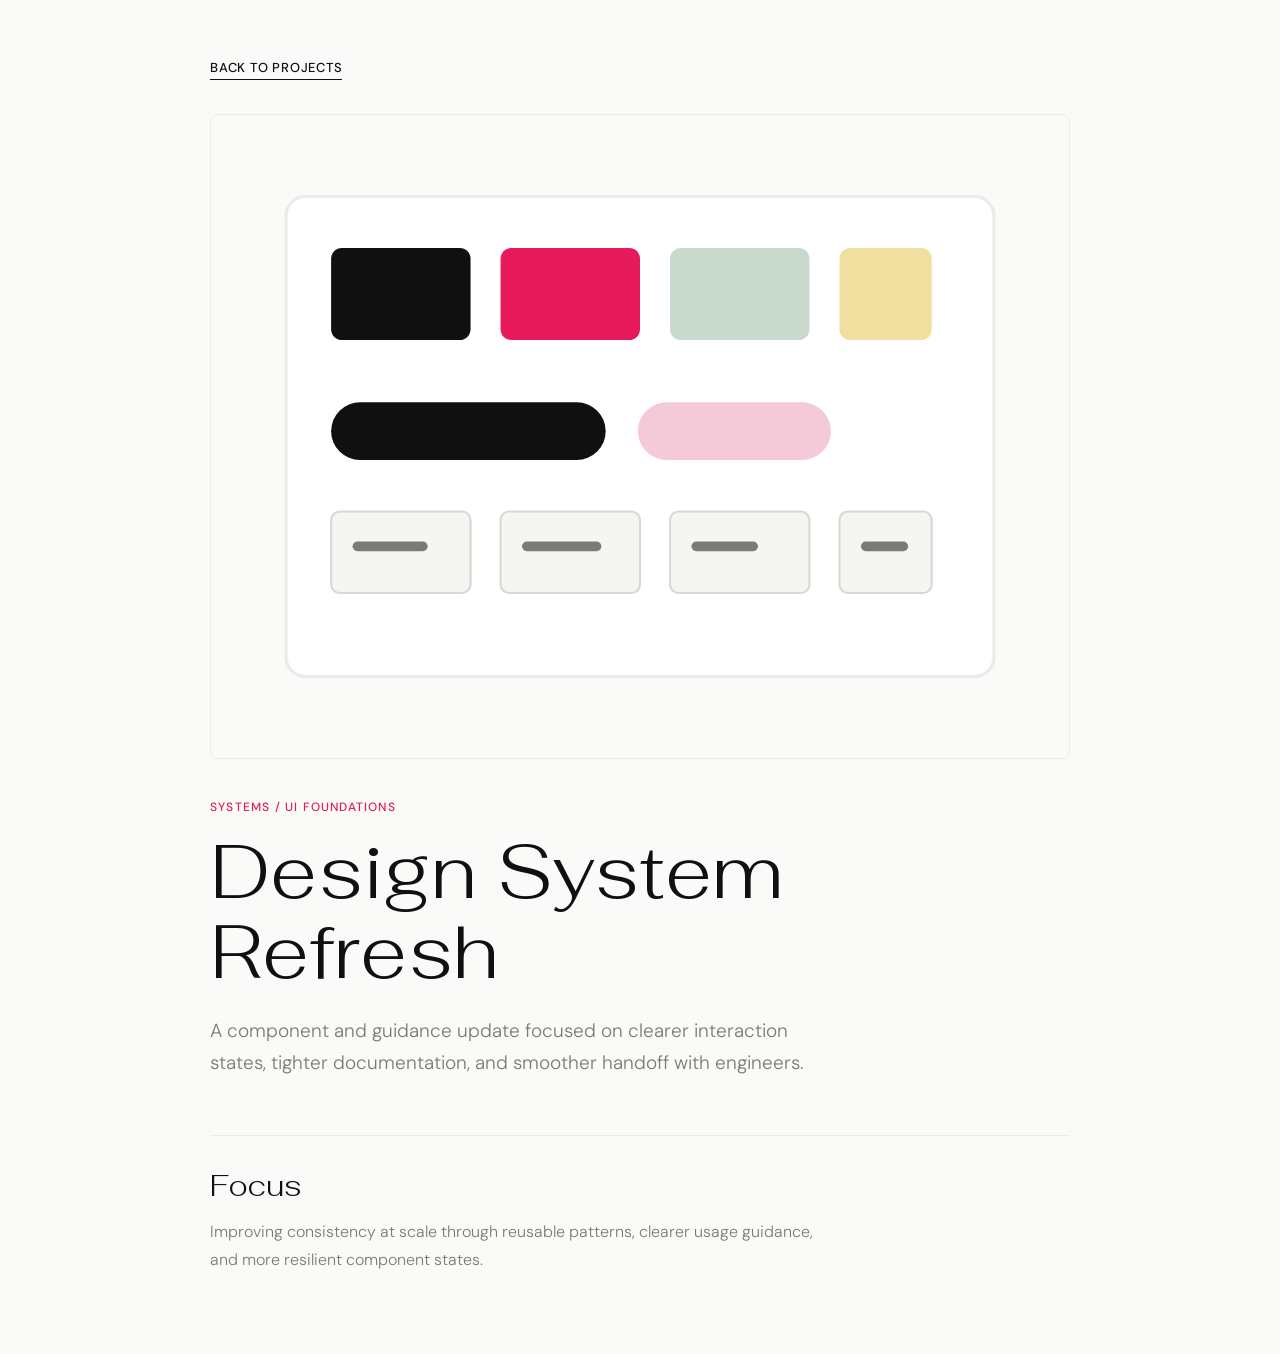
==== projects/design-system-refresh.html @ 0d753ba8 "Add project portfolio pages" ====
<!DOCTYPE html>
<html lang="en">
<head>
  <meta charset="UTF-8" />
  <meta name="viewport" content="width=device-width, initial-scale=1.0" />
  <title>Design System Refresh - Jenny Kyong Ah Lee</title>
  <link rel="icon" type="image/png" href="../favicon.png">
  <link rel="preconnect" href="https://fonts.googleapis.com">
  <link rel="preconnect" href="https://fonts.gstatic.com" crossorigin>
  <link href="https://fonts.googleapis.com/css2?family=Fahkwang:ital,wght@0,300;0,400;1,300;1,400&family=DM+Sans:wght@300;400;500&display=swap" rel="stylesheet">
  <link rel="stylesheet" href="../projects/project.css">
</head>
<body>
  <main class="project-page">
    <a class="back-link" href="../index.html#projects-title">Back to projects</a>
    <img class="hero-image" src="../assets/projects/design-system.svg" alt="Component library thumbnail for the Design System Refresh project">
    <p class="eyebrow">Systems / UI Foundations</p>
    <h1>Design System Refresh</h1>
    <p class="lead">A component and guidance update focused on clearer interaction states, tighter documentation, and smoother handoff with engineers.</p>
    <section>
      <h2>Focus</h2>
      <p>Improving consistency at scale through reusable patterns, clearer usage guidance, and more resilient component states.</p>
    </section>
  </main>
</body>
</html>
---- projects/project.css ----
*, *::before, *::after {
  box-sizing: border-box;
  margin: 0;
  padding: 0;
}

:root {
  --pink: #E71B5C;
  --black: #111010;
  --white: #FAFAF8;
  --gray: #7A7A78;
  --light-gray: #EBEBEA;
}

body {
  min-height: 100vh;
  font-family: 'DM Sans', sans-serif;
  background-color: var(--white);
  color: var(--black);
}

.project-page {
  width: min(88vw, 860px);
  margin: 0 auto;
  padding: 56px 0 80px;
}

.back-link {
  display: inline-flex;
  margin-bottom: 34px;
  font-size: 13px;
  font-weight: 500;
  letter-spacing: 0.06em;
  text-transform: uppercase;
  color: var(--black);
  text-decoration: none;
  border-bottom: 1px solid currentColor;
  padding-bottom: 3px;
}

.back-link:hover,
.back-link:focus-visible {
  color: var(--pink);
}

.hero-image {
  display: block;
  width: 100%;
  aspect-ratio: 4 / 3;
  object-fit: cover;
  border: 1px solid var(--light-gray);
  border-radius: 8px;
  background-color: #fff;
  margin-bottom: 40px;
}

.eyebrow {
  margin-bottom: 16px;
  font-size: 12px;
  font-weight: 500;
  letter-spacing: 0.1em;
  text-transform: uppercase;
  color: var(--pink);
}

h1,
h2 {
  font-family: 'Fahkwang', serif;
  font-weight: 300;
}

h1 {
  max-width: 760px;
  margin-bottom: 24px;
  font-size: clamp(40px, 7vw, 76px);
  line-height: 1.05;
}

.lead {
  max-width: 620px;
  font-size: 19px;
  font-weight: 300;
  line-height: 1.7;
  color: var(--gray);
}

section {
  margin-top: 56px;
  padding-top: 32px;
  border-top: 1px solid var(--light-gray);
}

h2 {
  margin-bottom: 14px;
  font-size: 30px;
  line-height: 1.2;
}

section p {
  max-width: 620px;
  font-size: 16px;
  font-weight: 300;
  line-height: 1.75;
  color: var(--gray);
}

@media (max-width: 640px) {
  .project-page {
    width: calc(100% - 48px);
    padding-top: 36px;
  }

  .hero-image {
    margin-bottom: 32px;
  }
}
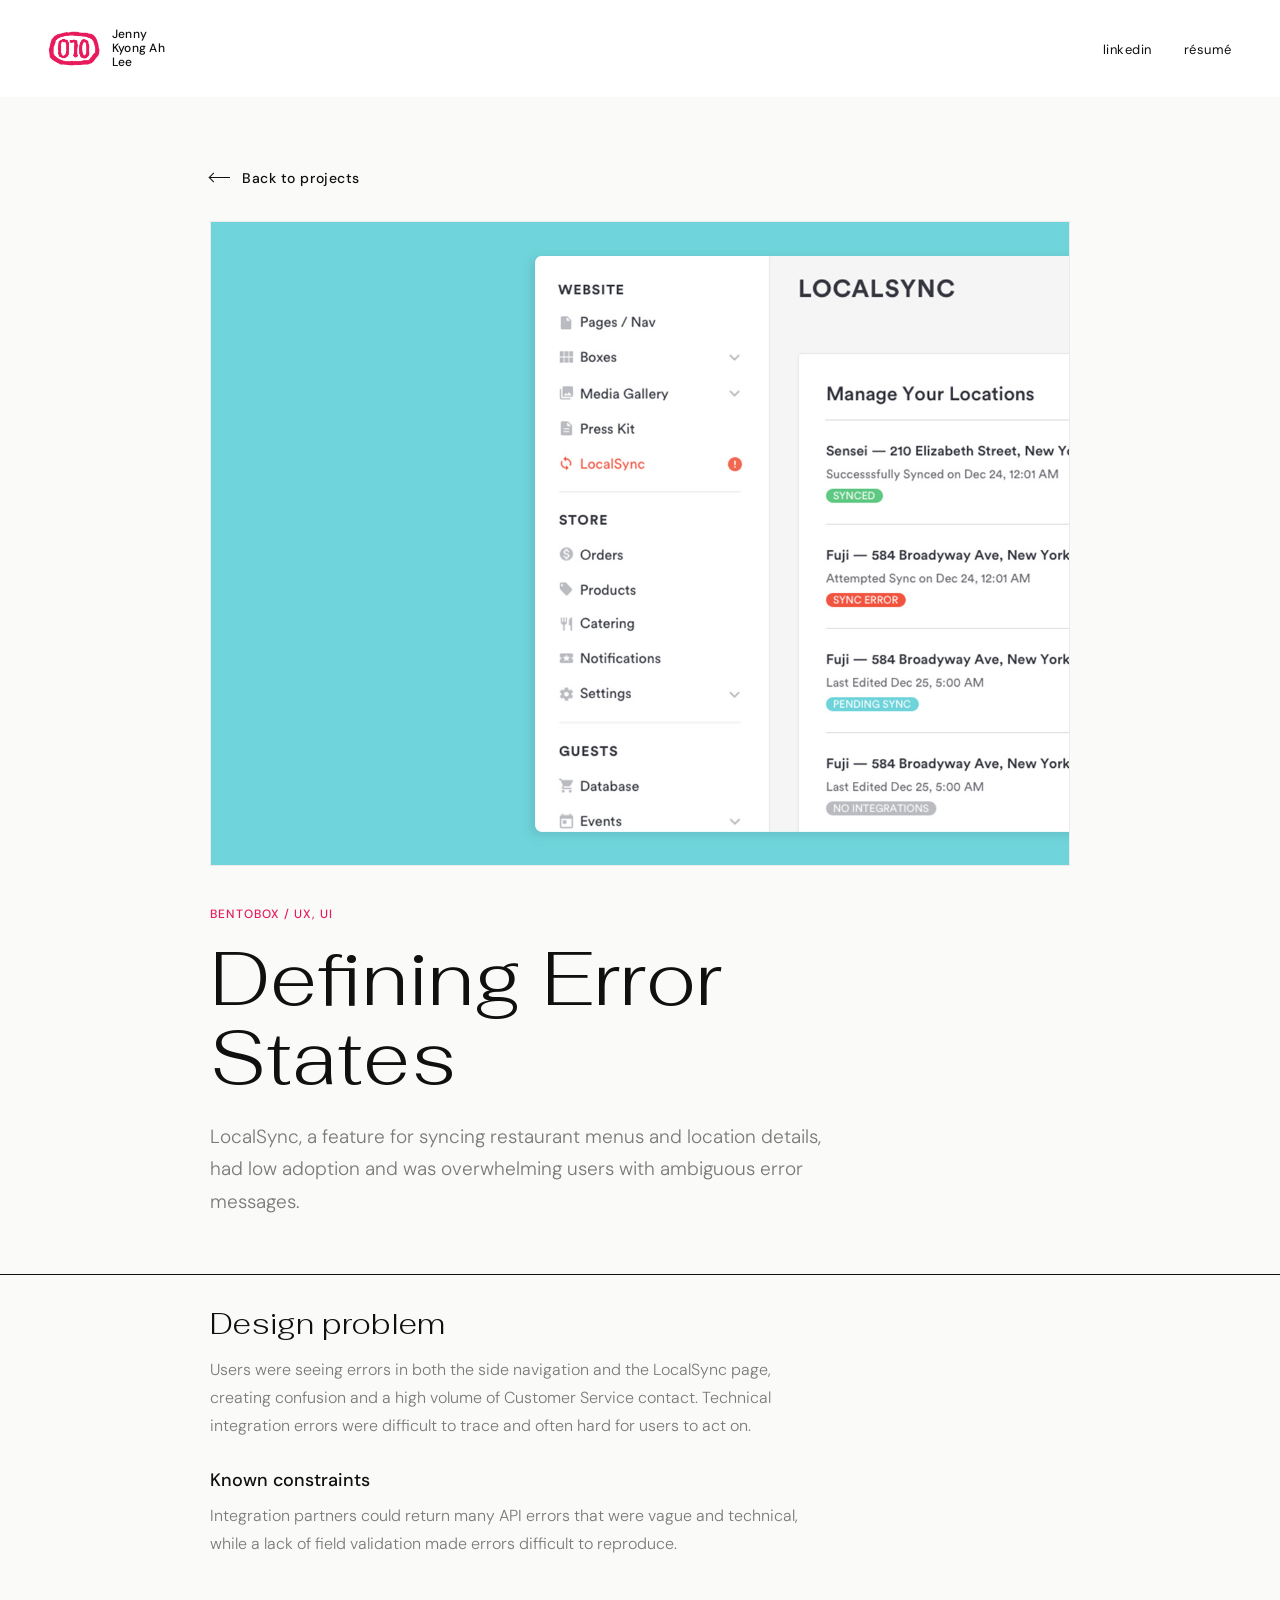
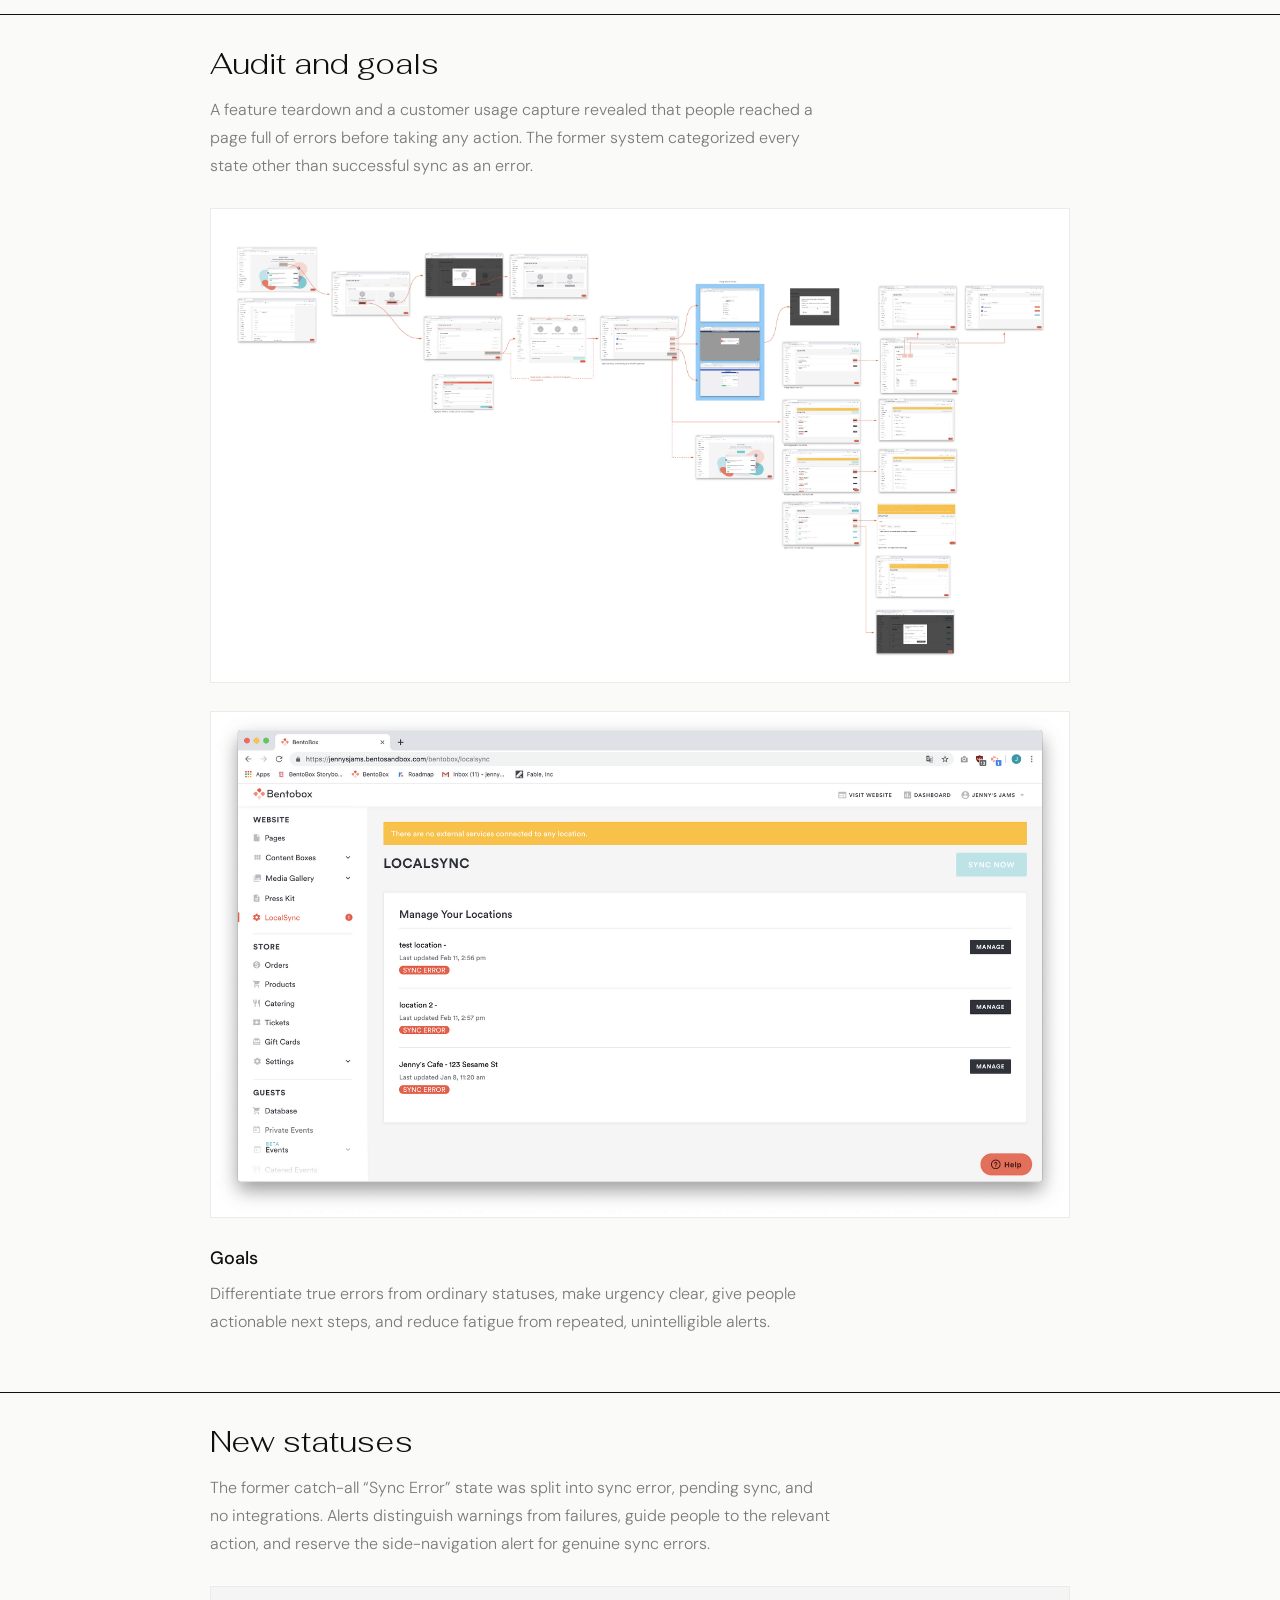
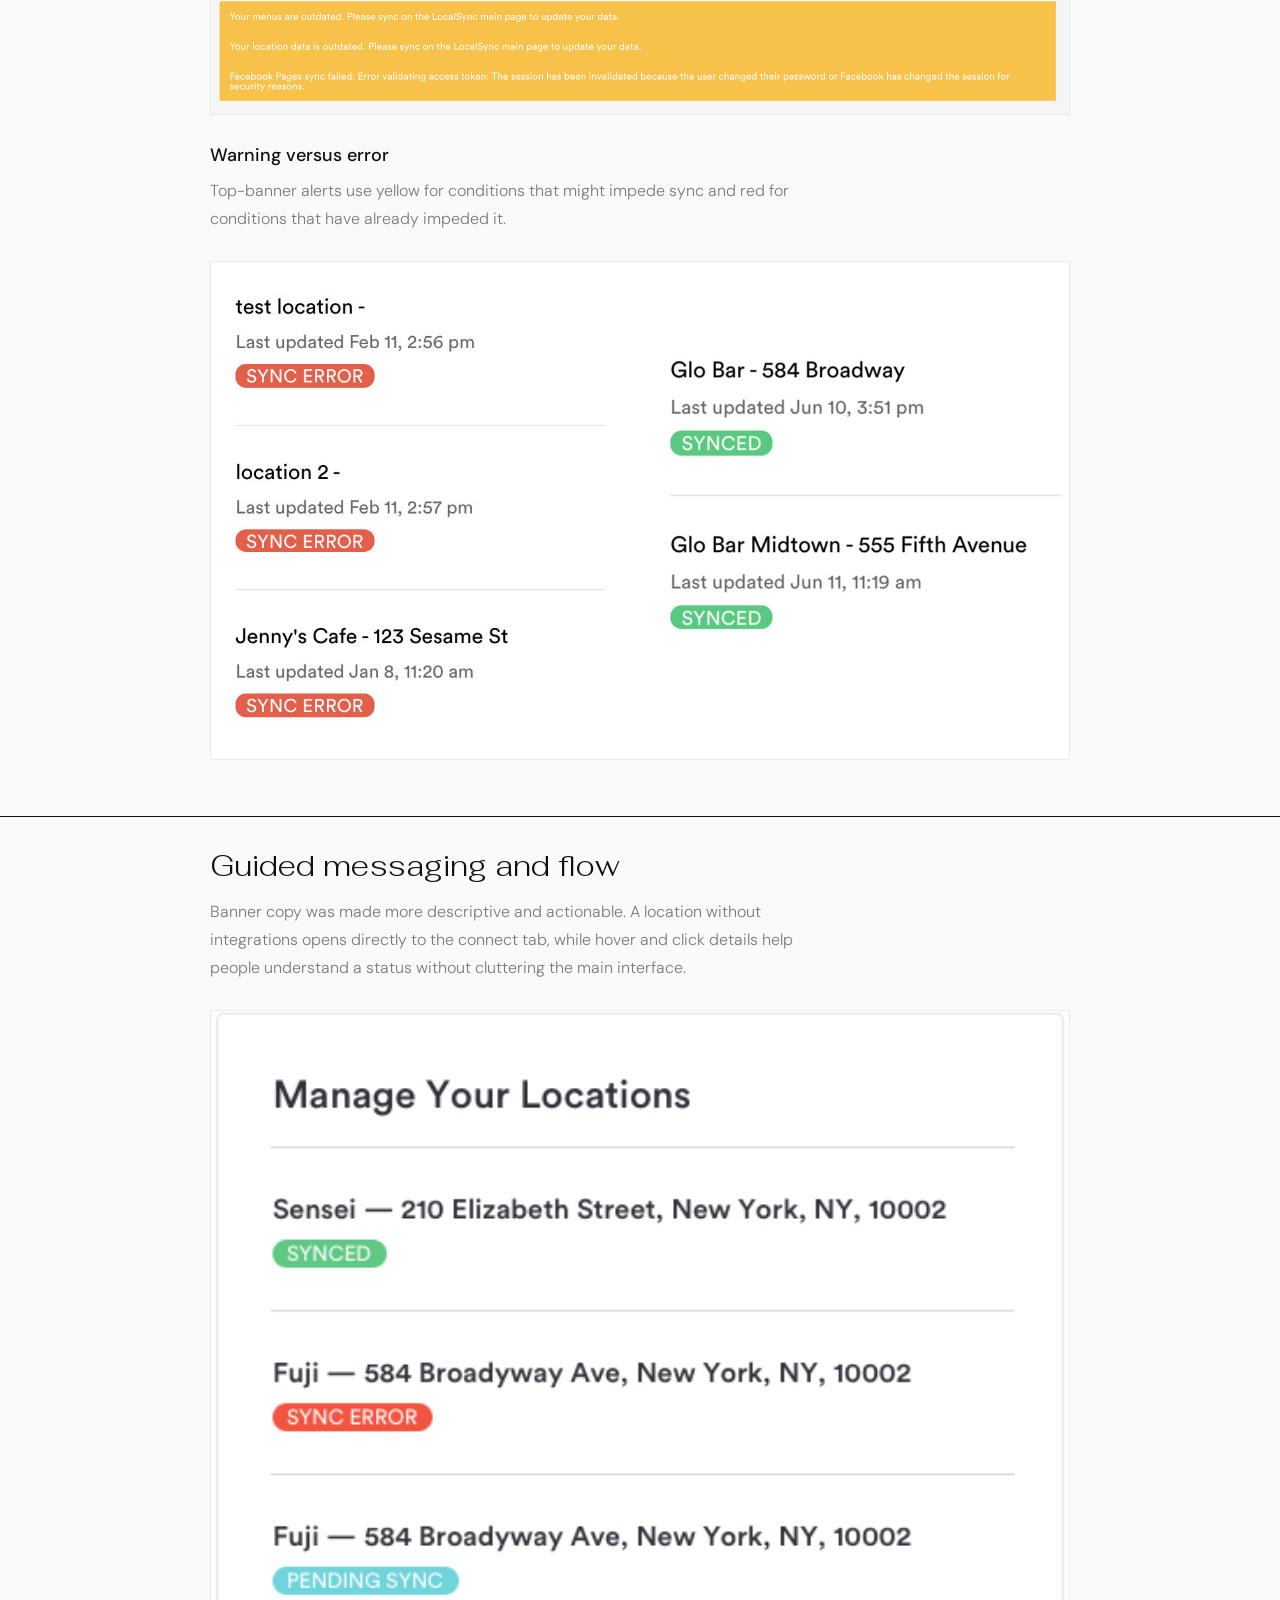
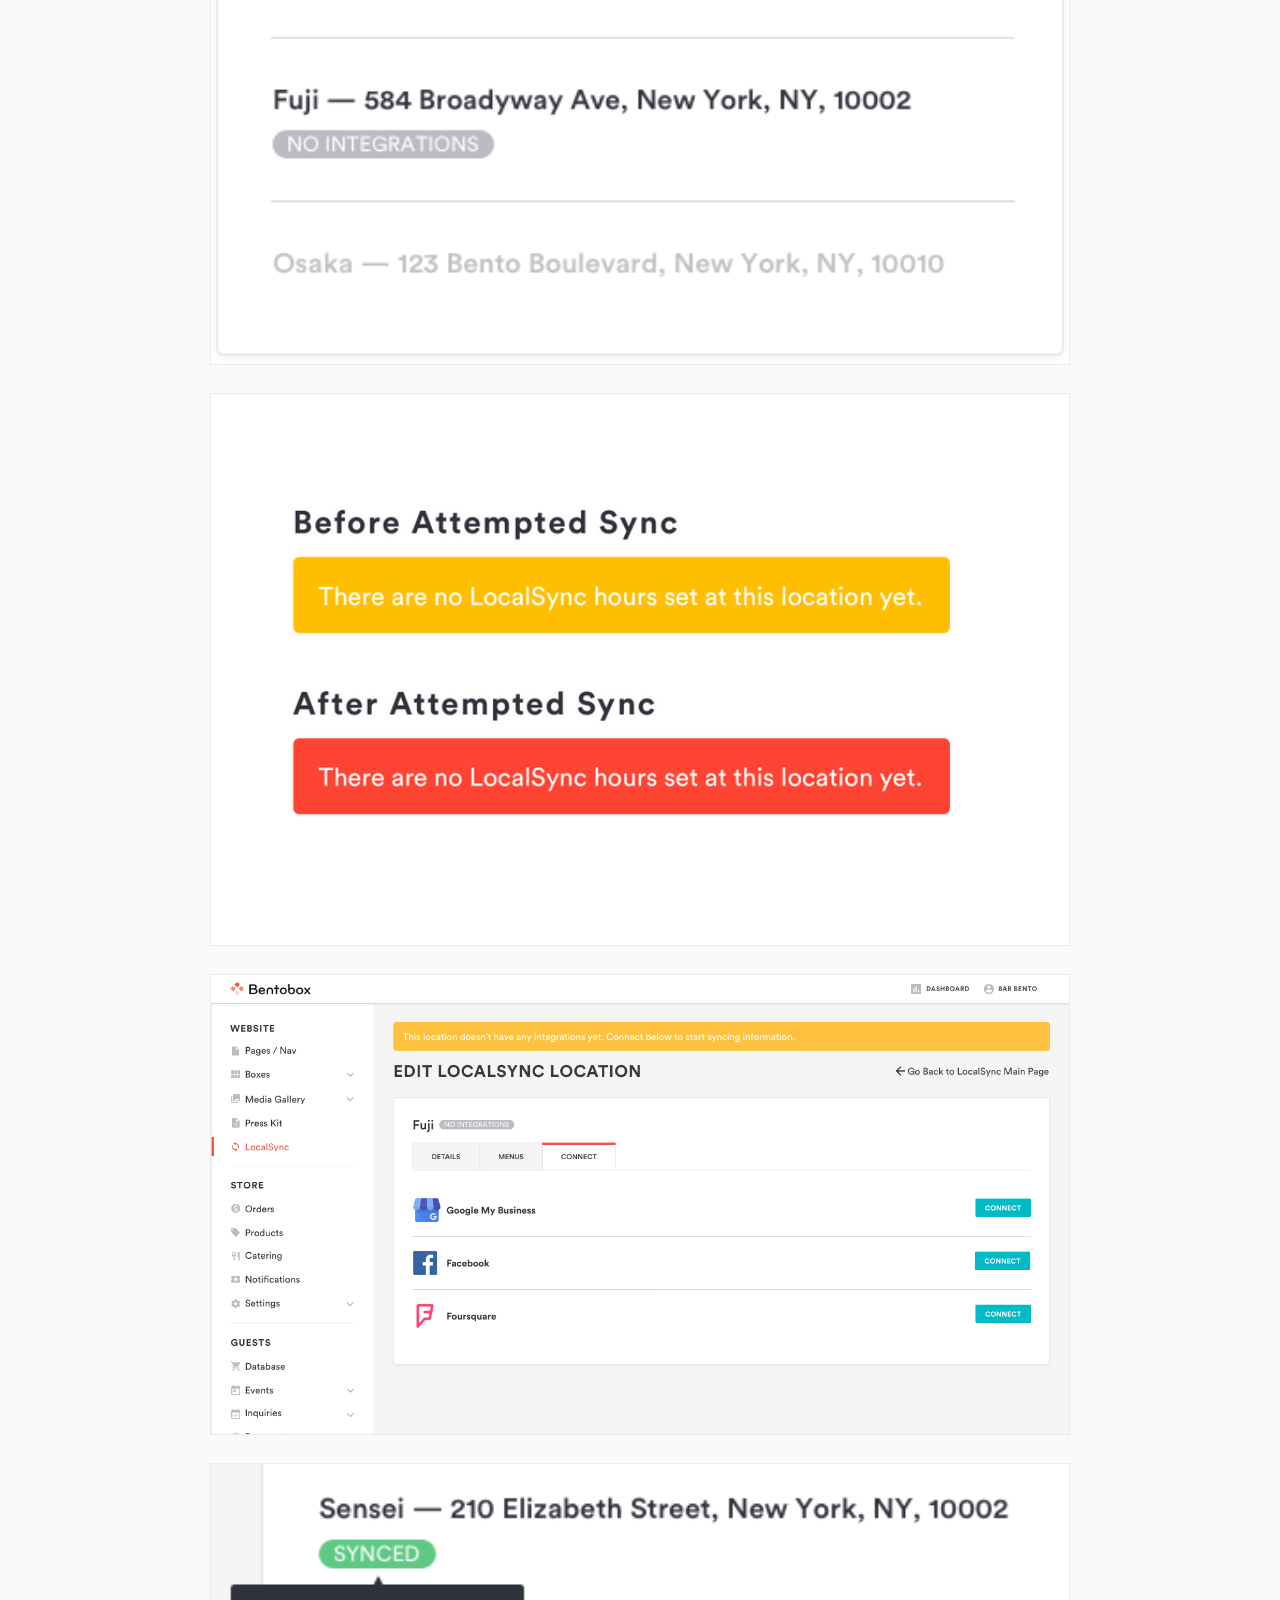
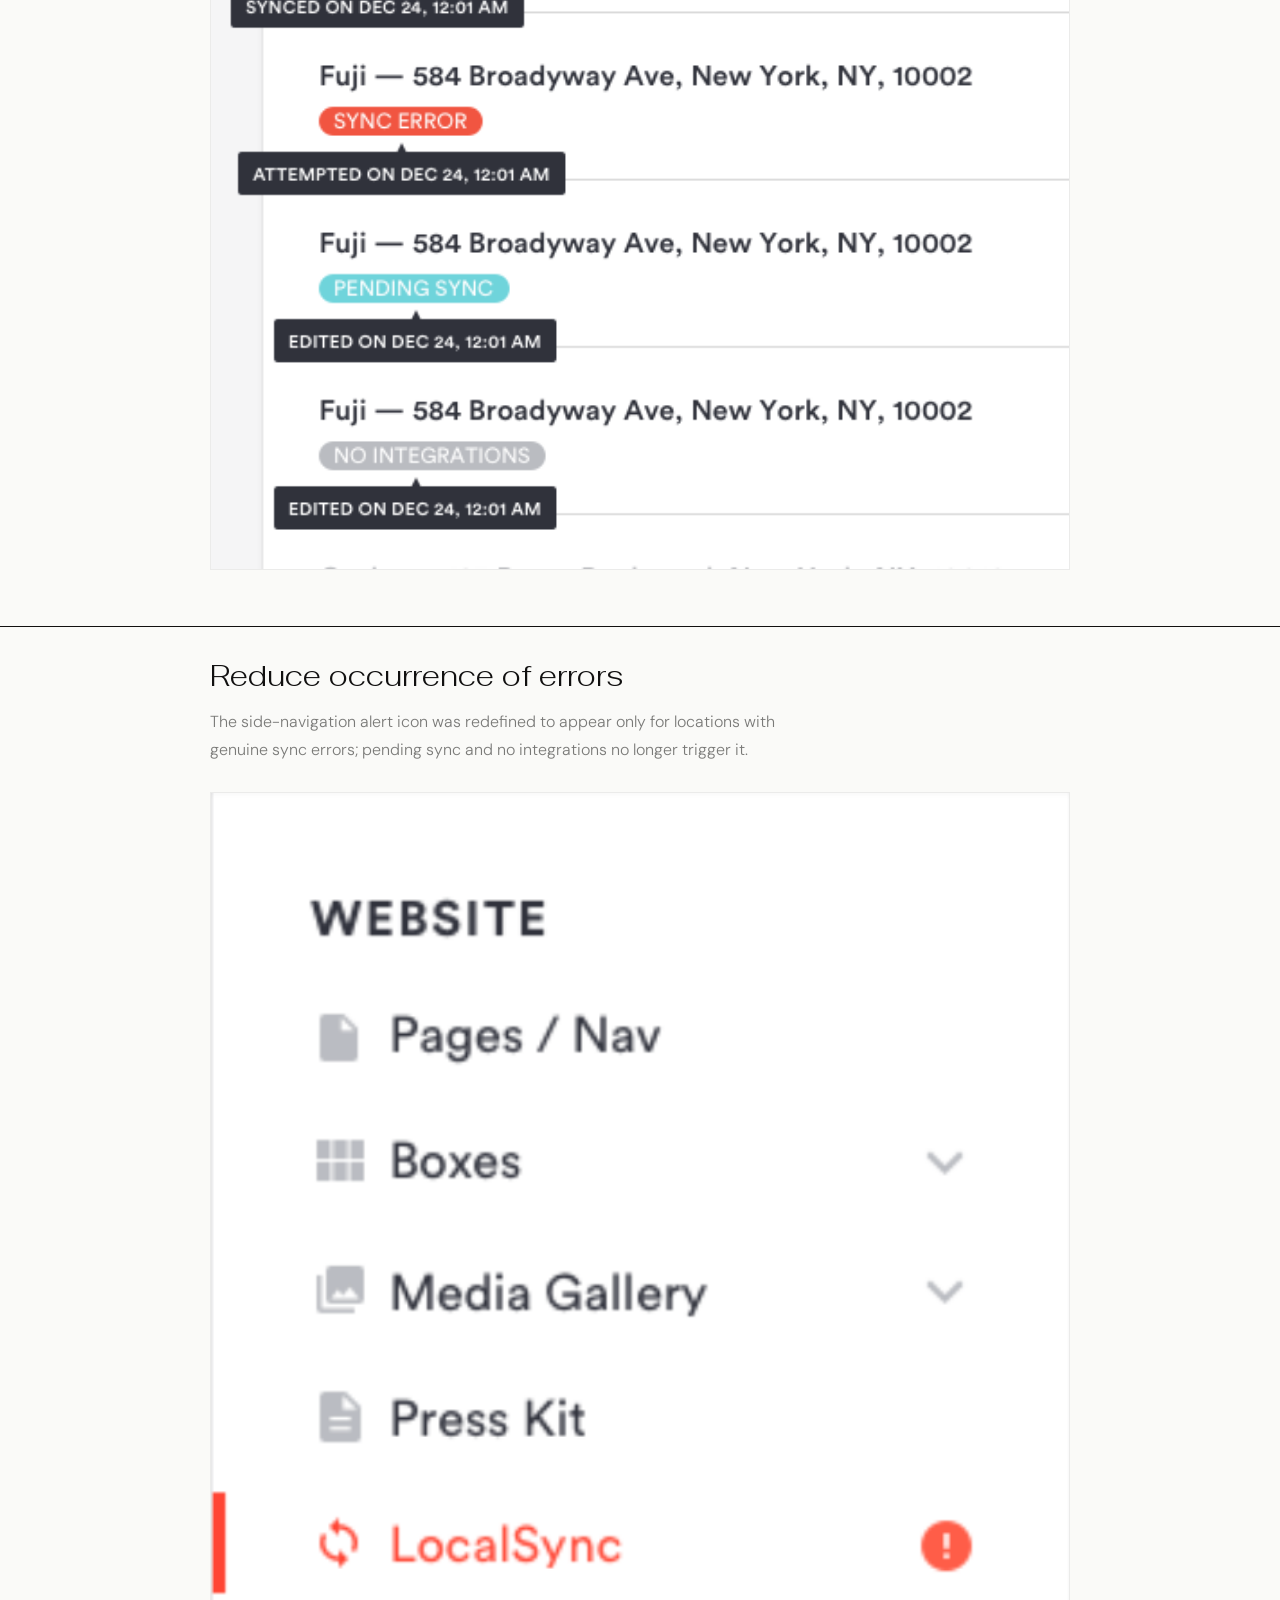
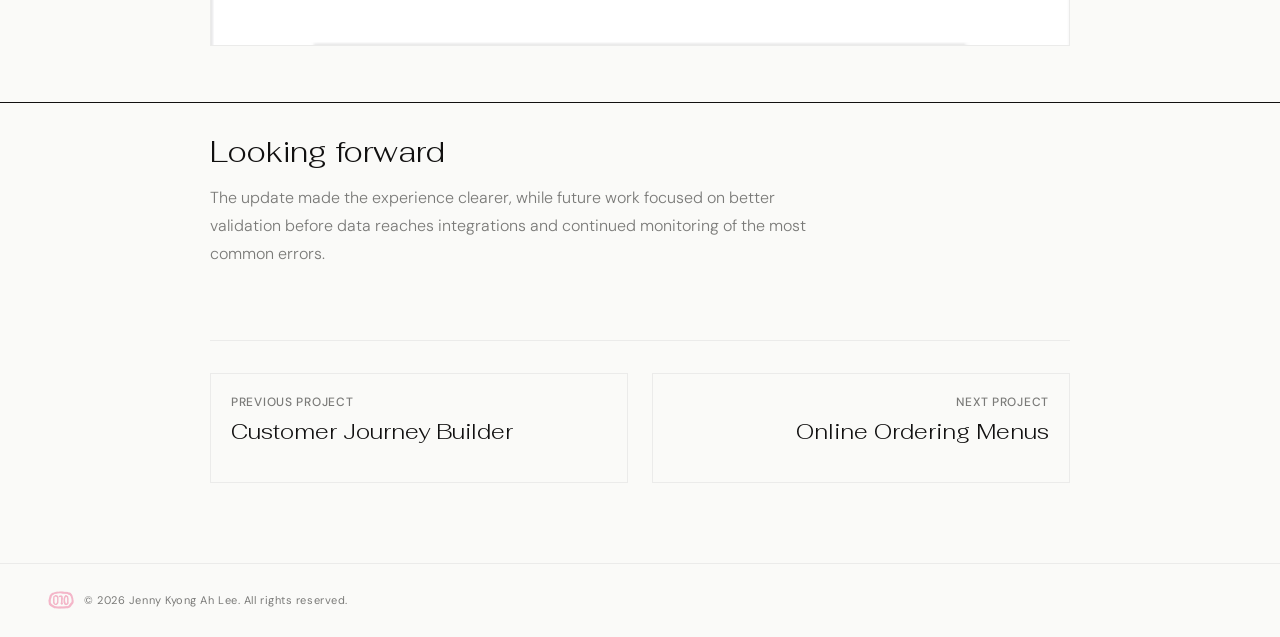
==== commit c1ffe9e1: "Update portfolio projects and case studies" ====
--- a/projects/design-system-refresh.html
+++ b/projects/design-system-refresh.html
@@ -3,7 +3,7 @@
 <head>
   <meta charset="UTF-8" />
   <meta name="viewport" content="width=device-width, initial-scale=1.0" />
-  <title>Design System Refresh - Jenny Kyong Ah Lee</title>
+  <title>Defining Error States - Jenny Kyong Ah Lee</title>
   <link rel="icon" type="image/png" href="../favicon.png">
   <link rel="preconnect" href="https://fonts.googleapis.com">
   <link rel="preconnect" href="https://fonts.gstatic.com" crossorigin>
@@ -11,16 +11,72 @@
   <link rel="stylesheet" href="../projects/project.css">
 </head>
 <body>
+  <nav class="site-nav">
+    <a class="site-logo" href="../index.html">
+      <img src="../favicon.png" alt="Jenny Kyong Ah Lee">
+      <span class="site-logo-text"><span>Jenny</span><span>Kyong Ah</span><span>Lee</span></span>
+    </a>
+    <ul>
+      <li><a href="https://linkedin.com/in/kyongahlee" target="_blank">linkedin</a></li>
+      <li><a href="../Lee_Resume_2026.pdf" target="_blank">résumé</a></li>
+    </ul>
+  </nav>
   <main class="project-page">
-    <a class="back-link" href="../index.html#projects-title">Back to projects</a>
-    <img class="hero-image" src="../assets/projects/design-system.svg" alt="Component library thumbnail for the Design System Refresh project">
-    <p class="eyebrow">Systems / UI Foundations</p>
-    <h1>Design System Refresh</h1>
-    <p class="lead">A component and guidance update focused on clearer interaction states, tighter documentation, and smoother handoff with engineers.</p>
+    <a class="back-link" href="../index.html#projects-title"><span class="back-arrow" aria-hidden="true"></span><span>Back to projects</span></a>
+    <img class="hero-image" src="../assets/case-studies/localsync/63238af173f904f3cd5a29d6_5d7927af19506f0f7b6a15e7_localsync.jpg" alt="LocalSync interface">
+    <p class="eyebrow">BentoBox / UX, UI</p>
+    <h1>Defining Error States</h1>
+    <p class="lead">LocalSync, a feature for syncing restaurant menus and location details, had low adoption and was overwhelming users with ambiguous error messages.</p>
     <section>
-      <h2>Focus</h2>
-      <p>Improving consistency at scale through reusable patterns, clearer usage guidance, and more resilient component states.</p>
+      <h2>Design problem</h2>
+      <p>Users were seeing errors in both the side navigation and the LocalSync page, creating confusion and a high volume of Customer Service contact. Technical integration errors were difficult to trace and often hard for users to act on.</p>
+      <h3>Known constraints</h3>
+      <p>Integration partners could return many API errors that were vague and technical, while a lack of field validation made errors difficult to reproduce.</p>
     </section>
+    <section>
+      <h2>Audit and goals</h2>
+      <p>A feature teardown and a customer usage capture revealed that people reached a page full of errors before taking any action. The former system categorized every state other than successful sync as an error.</p>
+      <figure class="case-figure">
+        <img src="../assets/case-studies/localsync/631f7bfc0fb5a7e5f82a073c_audit.jpeg" alt="LocalSync audit">
+      </figure>
+      <figure class="case-figure">
+        <img src="../assets/case-studies/localsync/631f7c16fccd6a18c96b40dd_audit2.png" alt="LocalSync audit detail">
+      </figure>
+      <h3>Goals</h3>
+      <p>Differentiate true errors from ordinary statuses, make urgency clear, give people actionable next steps, and reduce fatigue from repeated, unintelligible alerts.</p>
+    </section>
+    <section>
+      <h2>New statuses</h2>
+      <p>The former catch-all “Sync Error” state was split into sync error, pending sync, and no integrations. Alerts distinguish warnings from failures, guide people to the relevant action, and reserve the side-navigation alert for genuine sync errors.</p>
+      <figure class="case-figure">
+        <img src="../assets/case-studies/localsync/631f817b808cb111b0ae9711_3.png" alt="New LocalSync statuses">
+      </figure>
+      <h3>Warning versus error</h3>
+      <p>Top-banner alerts use yellow for conditions that might impede sync and red for conditions that have already impeded it.</p>
+      <figure class="case-figure">
+        <img src="../assets/case-studies/localsync/631f84c06f778457348ca41d_4.jpg" alt="LocalSync warning and error states">
+      </figure>
+    </section>
+    <section>
+      <h2>Guided messaging and flow</h2>
+      <p>Banner copy was made more descriptive and actionable. A location without integrations opens directly to the connect tab, while hover and click details help people understand a status without cluttering the main interface.</p>
+      <figure class="case-figure"><img src="../assets/case-studies/localsync/631f82456431846a5332ce87_6.png" alt="Guided LocalSync messaging"></figure>
+      <figure class="case-figure"><img src="../assets/case-studies/localsync/631f82b561827216d8217519_7.png" alt="Actionable LocalSync detail"></figure>
+      <figure class="case-figure"><img src="../assets/case-studies/localsync/631f82e4870e24632ef316f6_8.png" alt="LocalSync interaction detail"></figure>
+      <figure class="case-figure"><img src="../assets/case-studies/localsync/631f82fc870e2467daf31740_9.png" alt="LocalSync status interaction"></figure>
+    </section>
+    <section>
+      <h2>Reduce occurrence of errors</h2>
+      <p>The side-navigation alert icon was redefined to appear only for locations with genuine sync errors; pending sync and no integrations no longer trigger it.</p>
+      <figure class="case-figure"><img src="../assets/case-studies/localsync/631f832d0155f5e9cf630eea_10.png" alt="Refined LocalSync navigation alert"></figure>
+    </section>
+    <section>
+      <h2>Looking forward</h2>
+      <p>The update made the experience clearer, while future work focused on better validation before data reaches integrations and continued monitoring of the most common errors.</p>
+    </section>
+    <nav class="project-pagination" aria-label="Project navigation"></nav>
   </main>
+  <footer class="site-footer"><div class="site-footer-content"><img src="../favicon.png" alt=""><span class="site-footer-copy">© 2026 Jenny Kyong Ah Lee. All rights reserved.</span></div></footer>
+  <script src="project-navigation.js"></script>
 </body>
 </html>
--- a/projects/project.css
+++ b/projects/project.css
@@ -19,28 +19,165 @@
   color: var(--black);
 }
 
+.site-nav {
+  position: fixed;
+  top: 0;
+  left: 0;
+  z-index: 10;
+  display: flex;
+  align-items: center;
+  justify-content: space-between;
+  width: 100%;
+  padding: 28px 48px;
+  background-color: #fff;
+}
+
+.site-logo {
+  display: flex;
+  align-items: center;
+  gap: 12px;
+  color: var(--black);
+  text-decoration: none;
+}
+
+.site-logo img {
+  width: 52px;
+  height: auto;
+}
+
+.site-logo-text {
+  display: flex;
+  flex-direction: column;
+  line-height: 1.15;
+}
+
+.site-logo-text span {
+  font-size: 12px;
+  font-weight: 500;
+  letter-spacing: 0.02em;
+}
+
+.site-nav ul {
+  display: flex;
+  gap: 32px;
+  list-style: none;
+}
+
+.site-nav ul a {
+  padding-bottom: 1px;
+  border-bottom: 1px solid transparent;
+  color: var(--black);
+  font-size: 13px;
+  font-weight: 400;
+  letter-spacing: 0.04em;
+  text-decoration: none;
+  transition: border-color 0.2s ease, color 0.2s ease;
+}
+
+.site-nav ul a:hover,
+.site-nav ul a:focus-visible {
+  border-color: var(--pink);
+  color: var(--pink);
+}
+
 .project-page {
   width: min(88vw, 860px);
   margin: 0 auto;
-  padding: 56px 0 80px;
+  padding: 162px 0 80px;
 }
 
 .back-link {
   display: inline-flex;
+  align-items: center;
+  gap: 12px;
   margin-bottom: 34px;
-  font-size: 13px;
+  font-size: 14px;
+  font-weight: 500;
+  letter-spacing: 0.04em;
+  color: var(--black);
+  text-decoration: none;
+  transition: color 0.25s ease;
+}
+
+.back-link:hover,
+.back-link:focus-visible {
+  color: var(--pink);
+}
+
+.back-arrow {
+  position: relative;
+  display: inline-flex;
+  align-items: center;
+  width: 20px;
+  height: 12px;
+  transition: width 0.25s ease;
+}
+
+.back-arrow::before {
+  content: "";
+  width: 100%;
+  height: 1px;
+  background-color: currentColor;
+}
+
+.back-arrow::after {
+  content: "";
+  position: absolute;
+  left: 0;
+  width: 7px;
+  height: 7px;
+  border-top: 1px solid currentColor;
+  border-right: 1px solid currentColor;
+  transform: rotate(-135deg);
+}
+
+.back-link:hover .back-arrow,
+.back-link:focus-visible .back-arrow {
+  width: 32px;
+}
+
+.project-pagination {
+  display: grid;
+  grid-template-columns: repeat(2, minmax(0, 1fr));
+  gap: 24px;
+  margin-top: 72px;
+  padding-top: 32px;
+  border-top: 1px solid var(--light-gray);
+}
+
+.project-preview {
+  display: flex;
+  flex-direction: column;
+  gap: 8px;
+  min-height: 110px;
+  padding: 20px;
+  border: 1px solid var(--light-gray);
+  color: var(--black);
+  text-decoration: none;
+  transition: border-color 0.2s ease, color 0.2s ease;
+}
+
+.project-preview:hover,
+.project-preview:focus-visible {
+  border-color: var(--pink);
+  color: var(--pink);
+}
+
+.project-preview--next { text-align: right; }
+
+.project-preview-label {
+  color: var(--gray);
+  font-size: 12px;
   font-weight: 500;
   letter-spacing: 0.06em;
   text-transform: uppercase;
-  color: var(--black);
-  text-decoration: none;
-  border-bottom: 1px solid currentColor;
-  padding-bottom: 3px;
-}
-
-.back-link:hover,
-.back-link:focus-visible {
-  color: var(--pink);
+}
+
+.project-preview-title {
+  font-family: 'Fahkwang', serif;
+  font-size: 22px;
+  font-weight: 300;
+  line-height: 1.2;
 }
 
 .hero-image {
@@ -49,7 +186,7 @@
   aspect-ratio: 4 / 3;
   object-fit: cover;
   border: 1px solid var(--light-gray);
-  border-radius: 8px;
+  border-radius: 0;
   background-color: #fff;
   margin-bottom: 40px;
 }
@@ -84,10 +221,41 @@
   color: var(--gray);
 }
 
+.scanning-inventory-page .lead,
+.scanning-inventory-page section p {
+  max-width: none;
+}
+
 section {
+  position: relative;
   margin-top: 56px;
   padding-top: 32px;
-  border-top: 1px solid var(--light-gray);
+}
+
+section::before {
+  content: "";
+  position: absolute;
+  top: 0;
+  left: 50%;
+  width: 100vw;
+  height: 1px;
+  background-color: var(--black);
+  transform: translateX(-50%);
+}
+
+.project-overview {
+  display: grid;
+  grid-template-columns: repeat(2, minmax(0, 1fr));
+  gap: 0;
+}
+
+.project-overview > div:first-child {
+  padding-right: 40px;
+}
+
+.project-overview > div + div {
+  padding-left: 40px;
+  border-left: 1px solid var(--black);
 }
 
 h2 {
@@ -104,10 +272,136 @@
   color: var(--gray);
 }
 
+.case-figure {
+  margin: 28px 0 0;
+}
+
+.case-figure img {
+  display: block;
+  width: 100%;
+  border: 1px solid var(--light-gray);
+  background-color: #fff;
+}
+
+.case-figure--field-research {
+  max-width: 620px;
+  margin-right: auto;
+  margin-left: auto;
+}
+
+.case-figure--field-research img {
+  filter: grayscale(100%);
+}
+
+.case-figure figcaption {
+  margin-top: 10px;
+  color: var(--gray);
+  font-size: 13px;
+  font-weight: 300;
+  line-height: 1.5;
+}
+
+.case-video {
+  position: relative;
+  width: 100%;
+  aspect-ratio: 16 / 9;
+  margin-top: 28px;
+  overflow: hidden;
+  background-color: var(--black);
+}
+
+.case-video iframe {
+  position: absolute;
+  width: 100%;
+  height: 100%;
+  border: 0;
+}
+
+.project-page h3 {
+  margin: 28px 0 10px;
+  font-size: 18px;
+  font-weight: 500;
+}
+
+.project-page ul {
+  max-width: 620px;
+  margin: 16px 0 0 20px;
+  color: var(--gray);
+  font-size: 16px;
+  font-weight: 300;
+  line-height: 1.75;
+}
+
+.project-page blockquote {
+  max-width: 620px;
+  margin-top: 24px;
+  padding-left: 20px;
+  border-left: 2px solid var(--pink);
+  color: var(--black);
+  font-family: 'Fahkwang', serif;
+  font-size: 22px;
+  font-weight: 300;
+  line-height: 1.45;
+}
+
+.site-footer {
+  position: relative;
+  display: flex;
+  align-items: center;
+  padding: 28px 48px;
+}
+
+.site-footer::before {
+  content: "";
+  position: absolute;
+  top: 0;
+  left: 0;
+  width: 100%;
+  height: 1px;
+  background-color: var(--light-gray);
+}
+
+.site-footer-content {
+  display: flex;
+  align-items: center;
+  gap: 10px;
+}
+
+.site-footer img {
+  width: 26px;
+  height: auto;
+  opacity: 0.3;
+}
+
+.site-footer-copy {
+  color: var(--gray);
+  font-size: 11px;
+  letter-spacing: 0.05em;
+}
+
 @media (max-width: 640px) {
+  .site-nav { padding: 20px 24px; }
+  .site-footer { padding: 20px 24px; }
+
   .project-page {
     width: calc(100% - 48px);
-    padding-top: 36px;
+    padding-top: 126px;
+  }
+
+  .project-pagination { grid-template-columns: 1fr; gap: 16px; }
+
+  .project-overview { grid-template-columns: 1fr; }
+
+  .project-overview > div:first-child {
+    padding-right: 0;
+    padding-bottom: 28px;
+  }
+
+  .project-overview > div + div {
+    padding-top: 28px;
+    padding-left: 0;
+    border-top: 1px solid var(--black);
+    border-left: 0;
   }
 
   .hero-image {
